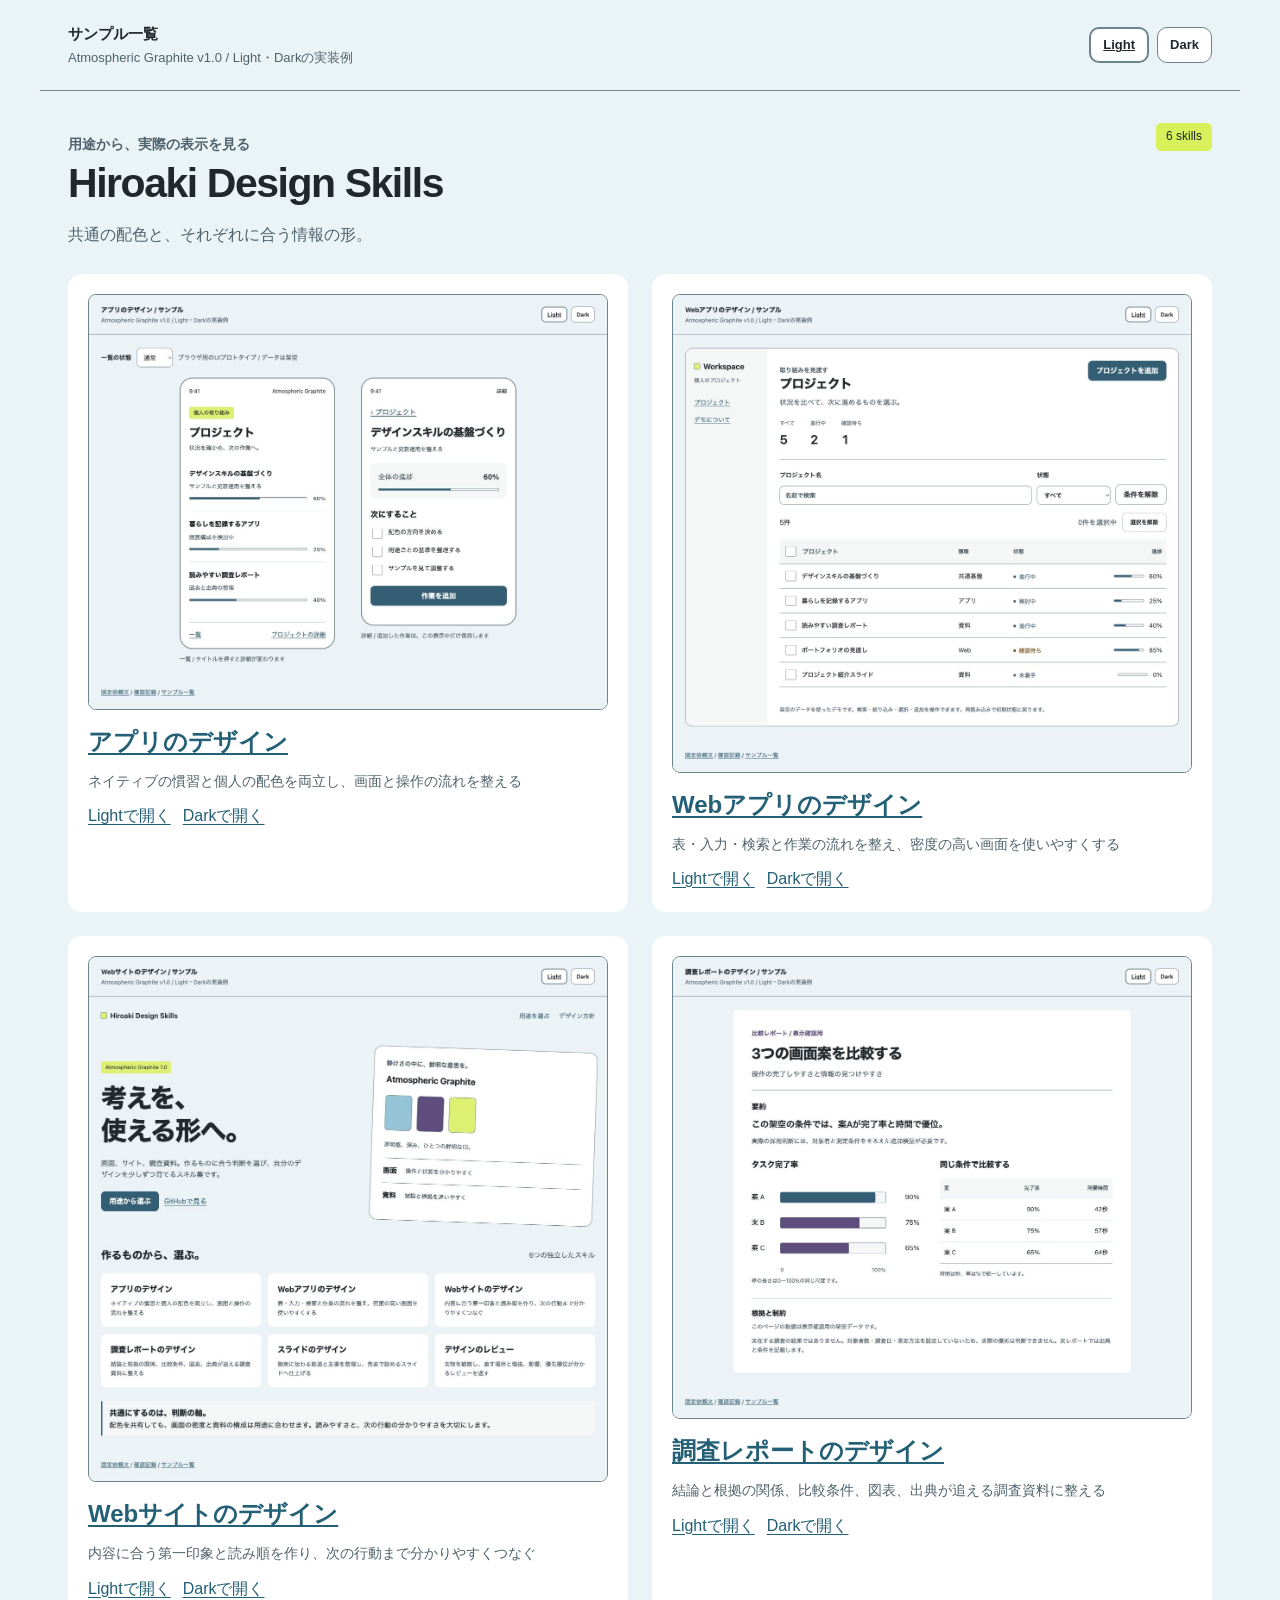
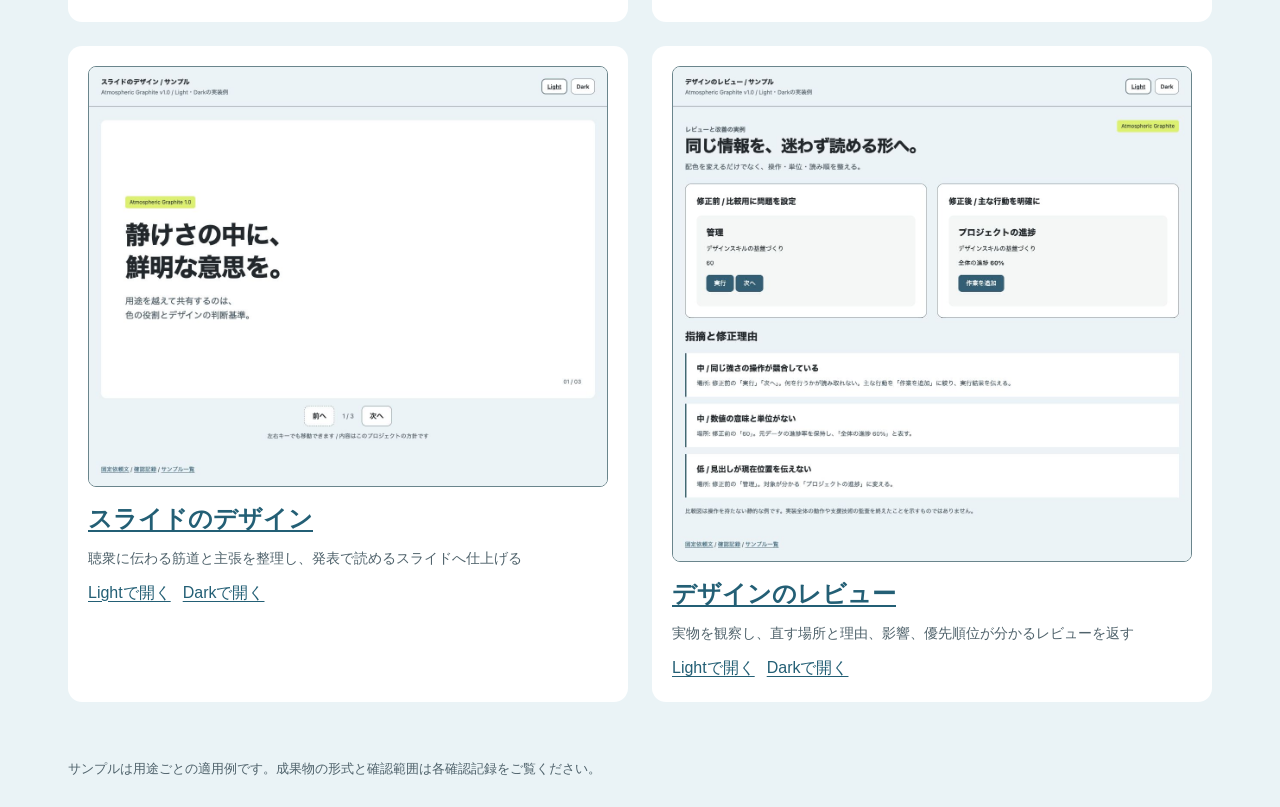
==== samples/index.html @ 4c4f809e "feat: add Atmospheric Graphite design skills" ====
<!doctype html>
<html lang="ja" data-theme="light"><head><meta charset="utf-8"><meta name="viewport" content="width=device-width, initial-scale=1"><title>サンプル一覧 — Hiroaki Design Skills</title><script>document.documentElement.dataset.theme=new URLSearchParams(location.search).get('theme')==='dark'?'dark':'light';</script><style>
/* Generated from source/foundations/colors.json. State colors remain undecided. */
:root, [data-theme="light"] {
  --color-background: #EAF3F6;
  --color-surface: #FFFFFF;
  --color-surface-raised: #F4F7F6;
  --color-text-primary: #20282B;
  --color-text-secondary: #4F626B;
  --color-action-primary: #235F75;
  --color-on-action-primary: #FFFFFF;
  --color-accent: #D8F15A;
  --color-expression-plum: #624D80;
  --color-expression-sky: #87C6D8;
  --color-outline-strong: #6A858C;
  --color-focus: #714994;
  --color-success: #21614E;
  --color-warning: #7B4F00;
  --color-error: #A82B41;
  --color-on-accent: var(--color-text-primary);
  color-scheme: light;
}
[data-theme="dark"] {
  --color-background: #221C2C;
  --color-surface: #302838;
  --color-surface-raised: #3B3444;
  --color-text-primary: #F6F0EB;
  --color-text-secondary: #CAC0D4;
  --color-action-primary: #B9A1DE;
  --color-on-action-primary: #221C2C;
  --color-accent: #D8F15A;
  --color-expression-plum: #B9A1DE;
  --color-expression-sky: #9ED8E5;
  --color-outline-strong: #9A8BA8;
  --color-focus: #D8F15A;
  --color-success: #95E0BD;
  --color-warning: #F8C77E;
  --color-error: #FF94A5;
  --color-on-accent: var(--color-on-action-primary);
  color-scheme: dark;
}
@media (prefers-color-scheme: dark) {
  :root:not([data-theme]) {
  --color-background: #221C2C;
  --color-surface: #302838;
  --color-surface-raised: #3B3444;
  --color-text-primary: #F6F0EB;
  --color-text-secondary: #CAC0D4;
  --color-action-primary: #B9A1DE;
  --color-on-action-primary: #221C2C;
  --color-accent: #D8F15A;
  --color-expression-plum: #B9A1DE;
  --color-expression-sky: #9ED8E5;
  --color-outline-strong: #9A8BA8;
  --color-focus: #D8F15A;
  --color-success: #95E0BD;
  --color-warning: #F8C77E;
  --color-error: #FF94A5;
  --color-on-accent: var(--color-on-action-primary);
  color-scheme: dark;
  }
}
*{box-sizing:border-box}html{scroll-behavior:auto}body{margin:0;background:var(--color-background);color:var(--color-text-primary);font-family:-apple-system,BlinkMacSystemFont,"Hiragino Sans","Noto Sans CJK JP",sans-serif;line-height:1.65}button,input,select{font:inherit}button,a,input,select{touch-action:manipulation}a{color:var(--color-action-primary);text-underline-offset:.2em}button{cursor:pointer}button:disabled{cursor:default;border-style:dashed}button,input,select{min-height:44px}button,input,select,.button{border:1px solid var(--color-outline-strong);border-radius:10px}button,.button{background:var(--color-surface);color:var(--color-text-primary);padding:9px 18px;font-weight:600;text-decoration:none;display:inline-flex;align-items:center;justify-content:center;gap:8px}input,select{background:var(--color-surface);color:var(--color-text-primary);padding:9px 12px;max-width:100%}input::placeholder{color:var(--color-text-secondary)}input[type=checkbox]{min-height:24px;width:24px;height:24px;accent-color:var(--color-action-primary);flex:none}button.primary,.button.primary{background:var(--color-action-primary);color:var(--color-on-action-primary);border-color:var(--color-action-primary)}:focus-visible{outline:3px solid var(--color-focus);outline-offset:4px}button:hover,a.button:hover{text-decoration:underline}button:active,.button:active{transform:translateY(1px)}h1,h2,h3,p{margin:0}h1{font-size:clamp(26px,3.2vw,42px);line-height:1.35;letter-spacing:-.035em}h2{font-size:24px;line-height:1.5}h3{font-size:18px}p+p{margin-top:12px}small,.muted{color:var(--color-text-secondary)}strong{font-weight:650}.number{font-variant-numeric:tabular-nums}.sample-bar{max-width:1200px;margin:auto;padding:22px 28px;display:flex;align-items:center;justify-content:space-between;gap:16px;border-bottom:1px solid var(--color-outline-strong)}.sample-bar p{font-size:13px;color:var(--color-text-secondary)}.sample-bar strong{display:block;font-size:15px}.theme-controls{display:flex;gap:8px;flex:none}.theme-controls button{font-size:13px;min-height:36px;padding:5px 12px}.theme-controls [aria-pressed=true]{border-width:2px;text-decoration:underline}.sample-main{max-width:1200px;margin:0 auto;padding:32px 28px 40px}.sample-footer{max-width:1200px;margin:0 auto;padding:16px 28px 28px;color:var(--color-text-secondary);font-size:13px}.brand-mark{display:inline-block;width:13px;height:13px;border-radius:3px;background:var(--color-accent);outline:1px solid var(--color-outline-strong);margin-right:8px}.brand-tag{display:inline-flex;align-items:center;gap:8px;font-size:12px;color:var(--color-on-accent);background:var(--color-accent);padding:4px 10px;border-radius:5px}.section-label{color:var(--color-expression-plum);font-size:14px;font-weight:600}.stack{display:grid;gap:16px}.row{display:flex;align-items:center;gap:12px}.between{justify-content:space-between}.page-heading{display:flex;align-items:flex-start;justify-content:space-between;gap:20px;margin-bottom:26px}.page-heading p{margin-top:10px;color:var(--color-text-secondary)}.panel{background:var(--color-surface);border-radius:16px;padding:24px}.subtle-panel{background:var(--color-surface-raised);border-radius:12px;padding:18px}.divider{border:0;border-top:1px solid var(--color-outline-strong);margin:24px 0}.demo-controls{display:flex;align-items:center;gap:12px;margin:0 0 24px;flex-wrap:wrap;font-size:14px}.demo-controls p{color:var(--color-text-secondary)}.notice{border-left:3px solid var(--color-action-primary);padding:12px 16px;background:var(--color-surface-raised)}.state-box{padding:26px 18px;border:1px solid var(--color-outline-strong);border-radius:12px}.state-box p{margin-top:8px;color:var(--color-text-secondary)}.error{color:var(--color-error)}[hidden]{display:none!important}label{display:block;font-weight:600;font-size:14px}label input:not([type=checkbox]),label select{display:block;width:100%;margin-top:7px}.field{display:grid;gap:6px}.progress{height:6px;border-radius:4px;border:1px solid var(--color-outline-strong);background:var(--color-surface-raised);overflow:hidden}.progress>span{display:block;height:100%;background:var(--color-action-primary)}.status{display:inline-flex;gap:7px;align-items:center;color:var(--color-text-secondary);font-size:13px;white-space:nowrap}.status:before{content:"";display:inline-block;width:6px;height:6px;border-radius:50%;background:currentColor}.status[data-status=進行中]{color:var(--color-action-primary)}.status[data-status=確認待ち]{color:var(--color-warning)}dialog{border:1px solid var(--color-outline-strong);border-radius:16px;background:var(--color-surface);color:var(--color-text-primary);padding:28px;max-width:calc(100% - 32px);width:440px}dialog form{display:grid;gap:20px}dialog h2{font-size:22px}dialog::backdrop{background:var(--color-background);opacity:.85}.dialog-actions{display:flex;justify-content:flex-end;gap:12px}.live-message{color:var(--color-text-secondary);font-size:14px;min-height:24px}.phones{display:grid;grid-template-columns:repeat(2,minmax(0,360px));justify-content:center;gap:60px}.phone{background:var(--color-surface);border:2px solid var(--color-outline-strong);border-radius:30px;padding:20px;min-width:0}.phone-top{display:flex;justify-content:space-between;font-size:12px;margin-bottom:25px}.phone h1,.phone h2{font-size:26px;letter-spacing:-.025em}.phone .intro{font-size:13px;color:var(--color-text-secondary);margin-top:7px}.project-list{list-style:none;margin:18px 0 0;padding:0}.project-list li+li{border-top:1px solid var(--color-outline-strong)}.project-choice{border:0;padding:18px 0;width:100%;text-align:left;display:grid;gap:7px;justify-content:stretch;background:transparent;font-size:15px}.project-choice>small{font-size:13px;font-weight:400}.project-choice .row{gap:14px}.project-choice .progress{flex:1}.phone-footer{display:flex;justify-content:space-between;gap:16px;border-top:1px solid var(--color-outline-strong);padding-top:17px;margin-top:22px}.phone-footer a{font-size:14px}.phone .detail-title{font-size:25px;line-height:1.5;margin:14px 0 10px;overflow-wrap:anywhere}.phone .subtle-panel{margin:22px 0}.task-list{list-style:none;margin:14px 0 22px;padding:0;display:grid;gap:12px}.task-list label{display:flex;gap:10px;align-items:flex-start;font-weight:400;font-size:14px}.phone .primary{width:100%}.phone-caption{margin:12px 0 0;color:var(--color-text-secondary);font-size:13px}.workspace{display:grid;grid-template-columns:190px minmax(0,1fr);border:1px solid var(--color-outline-strong);border-radius:18px;overflow:hidden;background:var(--color-surface)}.sidebar{padding:26px 20px;background:var(--color-surface-raised)}.sidebar nav{display:grid;gap:16px;margin-top:30px}.sidebar a{font-size:14px}.sidebar strong{font-size:18px}.workspace-content{padding:28px;min-width:0}.workspace-content h1{font-size:29px}.stats{display:flex;gap:36px;margin:24px 0;padding-bottom:22px;border-bottom:1px solid var(--color-outline-strong)}.stats dt{font-size:12px;color:var(--color-text-secondary)}.stats dd{font-size:29px;font-weight:600;margin:4px 0 0}.filters{display:flex;gap:12px;align-items:flex-end;flex-wrap:wrap}.filters .field{flex:1;min-width:170px}.filters .field:last-of-type{flex:0 1 160px}.table-scroll{overflow:auto;margin-top:18px}.table-scroll table{min-width:660px}table{border-collapse:collapse;width:100%;text-align:left;font-size:14px}th{font-weight:600;color:var(--color-text-secondary);font-size:12px;background:var(--color-surface-raised)}th,td{padding:13px 10px;border-bottom:1px solid var(--color-outline-strong)}td .progress{width:70px}td label{display:flex;gap:10px;align-items:center;font-weight:500;font-size:14px;min-width:220px}td .row{justify-content:flex-end}th.num,td.num{text-align:right;font-variant-numeric:tabular-nums}.table-tools{display:flex;gap:12px;align-items:center;justify-content:space-between;margin-top:18px}.table-tools button{font-size:13px}.site-nav{display:flex;justify-content:space-between;align-items:center;gap:20px}.site-nav a{text-decoration:none}.site-nav .links{display:flex;gap:22px;font-size:14px}.site-hero{display:grid;grid-template-columns:1.1fr 1fr;align-items:center;gap:58px;padding:64px 0 56px}.site-hero h1{font-size:clamp(36px,5vw,64px);line-height:1.27;margin:18px 0 24px}.site-hero p{max-width:29em;color:var(--color-text-secondary)}.site-hero .row{margin-top:26px;flex-wrap:wrap}.palette-board{background:var(--color-surface);border:1px solid var(--color-outline-strong);border-radius:18px;padding:28px;transform:rotate(2deg)}.palette-board h2{font-size:20px}.swatches{display:flex;gap:12px;margin:22px 0}.swatch{width:62px;height:82px;border-radius:8px;border:1px solid var(--color-outline-strong)}.swatch.sky{background:var(--color-expression-sky)}.swatch.plum{background:var(--color-expression-plum)}.swatch.acid{background:var(--color-accent)}.palette-board .mini-row{padding:15px 0;border-top:1px solid var(--color-outline-strong);display:flex;gap:20px;align-items:center}.palette-board .mini-row span{font-size:13px;color:var(--color-text-secondary)}.skill-links{display:grid;grid-template-columns:repeat(3,minmax(0,1fr));gap:16px;margin-top:24px}.skill-link{background:var(--color-surface);padding:22px;border-radius:12px;text-decoration:none;display:block}.skill-link h3{color:var(--color-text-primary)}.skill-link p{font-size:13px;color:var(--color-text-secondary);margin-top:8px}.report{max-width:920px;margin:auto;background:var(--color-surface);padding:42px;border-radius:8px}.report h1{font-size:34px;margin:12px 0}.report .summary{font-size:20px;font-weight:600;line-height:1.6;margin:12px 0}.report-grid{display:grid;grid-template-columns:1fr 1fr;gap:36px;margin:30px 0}.report-grid h2{font-size:18px;margin-bottom:18px}.report small{font-size:12px}.bar-figure{margin:0}.bar-figure svg{display:block;width:100%;height:auto}.bar-figure text{fill:var(--color-text-primary);font-family:inherit;font-size:14px}.bar-figure .axis-label{fill:var(--color-text-secondary);font-size:11px}.bar-figure .bar-track{fill:var(--color-surface-raised);stroke:var(--color-outline-strong)}.bar-figure .bar-main{fill:var(--color-action-primary)}.bar-figure .bar-other{fill:var(--color-expression-plum)}.report-notes{font-size:13px;color:var(--color-text-secondary);border-top:1px solid var(--color-outline-strong);padding-top:22px}.report-notes h2{font-size:16px;color:var(--color-text-primary);margin-bottom:8px}.slide{aspect-ratio:16/9;background:var(--color-surface);border-radius:12px;padding:56px;position:relative;display:flex;flex-direction:column;justify-content:center;overflow:hidden}.slide h1{font-size:clamp(32px,4.8vw,62px);line-height:1.3;max-width:14em;margin:24px 0}.slide h2{font-size:clamp(24px,3.6vw,46px);margin:16px 0 30px}.slide p{max-width:35em;font-size:20px;color:var(--color-text-secondary)}.slide .slide-no{position:absolute;bottom:28px;right:32px;font-size:13px;color:var(--color-text-secondary)}.slide-columns{display:grid;grid-template-columns:repeat(3,1fr);gap:20px}.slide-columns article{border-top:3px solid var(--color-action-primary);padding-top:20px}.slide-columns h3{font-size:23px;margin-bottom:14px}.slide-columns p{font-size:16px}.slide .brand-tag{align-self:flex-start}.slide-next{margin-top:18px;display:flex;align-items:center;justify-content:center;gap:18px}.slide-next p{font-size:14px;color:var(--color-text-secondary)}.review-grid{display:grid;grid-template-columns:1fr 1fr;gap:24px;margin:24px 0}.review-box{padding:26px;background:var(--color-surface);border-radius:14px;border:1px solid var(--color-outline-strong)}.review-box h2{font-size:18px;margin-bottom:20px}.review-box .comparison{min-height:210px;padding:22px;background:var(--color-surface-raised);border-radius:10px}.comparison .mock-button{display:inline-block;padding:8px 18px;background:var(--color-action-primary);color:var(--color-on-action-primary);border-radius:8px;font-size:14px;margin-top:16px}.review-box .comparison h3{font-size:20px}.review-box .comparison p{margin-top:10px;font-size:14px}.finding-list{display:grid;gap:16px;margin:22px 0 0;padding:0;list-style:none}.finding-list li{padding:20px 24px;border-left:3px solid var(--color-action-primary);background:var(--color-surface)}.finding-list p{margin-top:8px;font-size:14px;color:var(--color-text-secondary)}.gallery-grid{display:grid;grid-template-columns:repeat(2,1fr);gap:24px}.gallery-card{background:var(--color-surface);padding:20px;border-radius:14px}.gallery-card img{display:block;width:100%;border-radius:8px;margin-bottom:14px;border:1px solid var(--color-outline-strong)}
@media(max-width:760px){.sample-bar{align-items:flex-start;flex-direction:column;padding:18px 20px}.sample-main{padding:24px 18px}.sample-footer{padding:16px 20px}.phones{grid-template-columns:minmax(0,360px);gap:24px}.workspace{grid-template-columns:minmax(0,1fr)}.sidebar{padding:16px 20px}.sidebar nav{display:flex;gap:22px;margin-top:12px}.workspace-content{padding:22px 16px}.page-heading{flex-direction:column;gap:16px}.stats{gap:26px}.site-hero{grid-template-columns:1fr;gap:36px;padding:36px 0}.site-nav{align-items:flex-start}.site-nav .links{gap:12px;font-size:12px}.skill-links{grid-template-columns:1fr}.report{padding:24px 20px}.report h1{font-size:27px}.report-grid{grid-template-columns:1fr;gap:28px}.report .summary{font-size:18px}.slide{padding:26px;aspect-ratio:auto;min-height:560px}.slide h1{font-size:38px}.slide p{font-size:17px}.slide-columns{grid-template-columns:1fr;gap:18px}.slide-columns h3{font-size:19px;margin-bottom:8px}.slide-columns p{font-size:14px}.slide h2{margin-bottom:18px}.review-grid,.gallery-grid{grid-template-columns:1fr}.review-box{padding:18px}.table-tools{align-items:flex-start;flex-direction:column}}
@media(prefers-reduced-motion:reduce){*,*:before,*:after{scroll-behavior:auto!important;animation:none!important;transition:none!important}}
@media print{.sample-bar,.sample-footer,.demo-controls,.slide-next{display:none}.sample-main{padding:0;max-width:none}.report{max-width:none;border-radius:0;padding:12mm}.report-grid{break-inside:avoid}.slide{display:flex!important;break-after:page;border-radius:0;min-height:0;aspect-ratio:16/9}.slide:last-of-type{break-after:auto}body{-webkit-print-color-adjust:exact;print-color-adjust:exact}}

.skip-link{position:absolute;top:-100px;left:16px;background:var(--color-surface);color:var(--color-action-primary);padding:10px 16px;z-index:10}.skip-link:focus{top:10px}

.phone .detail-title{text-wrap:balance}

.page-heading h1{text-wrap:balance}
@media(max-width:760px){.site-section-heading{align-items:flex-start;flex-direction:column;gap:8px}.phone .detail-title{font-size:23px}}

</style></head><body data-sample="gallery"><a class="skip-link" href="#main">本文へ移動</a><header class="sample-bar"><div><strong>サンプル一覧</strong><p>Atmospheric Graphite v1.0 / Light・Darkの実装例</p></div><div class="theme-controls" role="group" aria-label="配色モード"><button data-set-theme="light" aria-pressed="true">Light</button><button data-set-theme="dark" aria-pressed="false">Dark</button></div></header><main id="main" class="sample-main"><div class="page-heading"><div><p class="section-label">用途から、実際の表示を見る</p><h1>Hiroaki Design Skills</h1><p>共通の配色と、それぞれに合う情報の形。</p></div><span class="brand-tag">6 skills</span></div><div class="gallery-grid"><article class="gallery-card"><a href="hiro-design-app/index.html"><img src="hiro-design-app/preview-light.jpg" alt="アプリのデザインのLight表示" loading="lazy"><h2>アプリのデザイン</h2></a><p class="muted" style="font-size:14px;margin:10px 0">ネイティブの慣習と個人の配色を両立し、画面と操作の流れを整える</p><div class="row"><a href="hiro-design-app/index.html?theme=light">Lightで開く</a><a href="hiro-design-app/index.html?theme=dark">Darkで開く</a></div></article>
<article class="gallery-card"><a href="hiro-design-webapp/index.html"><img src="hiro-design-webapp/preview-light.jpg" alt="WebアプリのデザインのLight表示" loading="lazy"><h2>Webアプリのデザイン</h2></a><p class="muted" style="font-size:14px;margin:10px 0">表・入力・検索と作業の流れを整え、密度の高い画面を使いやすくする</p><div class="row"><a href="hiro-design-webapp/index.html?theme=light">Lightで開く</a><a href="hiro-design-webapp/index.html?theme=dark">Darkで開く</a></div></article>
<article class="gallery-card"><a href="hiro-design-website/index.html"><img src="hiro-design-website/preview-light.jpg" alt="WebサイトのデザインのLight表示" loading="lazy"><h2>Webサイトのデザイン</h2></a><p class="muted" style="font-size:14px;margin:10px 0">内容に合う第一印象と読み順を作り、次の行動まで分かりやすくつなぐ</p><div class="row"><a href="hiro-design-website/index.html?theme=light">Lightで開く</a><a href="hiro-design-website/index.html?theme=dark">Darkで開く</a></div></article>
<article class="gallery-card"><a href="hiro-design-report/index.html"><img src="hiro-design-report/preview-light.jpg" alt="調査レポートのデザインのLight表示" loading="lazy"><h2>調査レポートのデザイン</h2></a><p class="muted" style="font-size:14px;margin:10px 0">結論と根拠の関係、比較条件、図表、出典が追える調査資料に整える</p><div class="row"><a href="hiro-design-report/index.html?theme=light">Lightで開く</a><a href="hiro-design-report/index.html?theme=dark">Darkで開く</a></div></article>
<article class="gallery-card"><a href="hiro-design-slides/index.html"><img src="hiro-design-slides/preview-light.jpg" alt="スライドのデザインのLight表示" loading="lazy"><h2>スライドのデザイン</h2></a><p class="muted" style="font-size:14px;margin:10px 0">聴衆に伝わる筋道と主張を整理し、発表で読めるスライドへ仕上げる</p><div class="row"><a href="hiro-design-slides/index.html?theme=light">Lightで開く</a><a href="hiro-design-slides/index.html?theme=dark">Darkで開く</a></div></article>
<article class="gallery-card"><a href="hiro-design-review/index.html"><img src="hiro-design-review/preview-light.jpg" alt="デザインのレビューのLight表示" loading="lazy"><h2>デザインのレビュー</h2></a><p class="muted" style="font-size:14px;margin:10px 0">実物を観察し、直す場所と理由、影響、優先順位が分かるレビューを返す</p><div class="row"><a href="hiro-design-review/index.html?theme=light">Lightで開く</a><a href="hiro-design-review/index.html?theme=dark">Darkで開く</a></div></article></div></main><footer class="sample-footer">サンプルは用途ごとの適用例です。成果物の形式と確認範囲は各確認記録をご覧ください。</footer><script>
"use strict";

const root = document.documentElement;
const themeButtons = [...document.querySelectorAll("[data-set-theme]")];

function setTheme(theme) {
  root.dataset.theme = theme;
  themeButtons.forEach(button => button.setAttribute("aria-pressed", String(button.dataset.setTheme === theme)));
  const url = new URL(location.href);
  url.searchParams.set("theme", theme);
  history.replaceState(null, "", url);
}

themeButtons.forEach(button => button.addEventListener("click", () => setTheme(button.dataset.setTheme)));
setTheme(new URLSearchParams(location.search).get("theme") === "dark" ? "dark" : "light");

const dialog = document.querySelector("dialog");
document.querySelectorAll("[data-open-dialog]").forEach(button => button.addEventListener("click", () => dialog.showModal()));
document.querySelectorAll("[data-close-dialog]").forEach(button => button.addEventListener("click", () => dialog.close()));

const stateSelect = document.querySelector("#demo-state");
if (stateSelect) {
  stateSelect.addEventListener("change", () => {
    document.querySelectorAll("[data-list-state]").forEach(view => { view.hidden = view.dataset.listState !== stateSelect.value; });
    document.querySelector("#app-list-region").setAttribute("aria-busy", String(stateSelect.value === "loading"));
  });
}

const detailTitle = document.querySelector("#detail-title");
if (detailTitle) {
  const projectButtons = [...document.querySelectorAll("[data-project-name]")];
  const taskGroups = new Map(projectButtons.map(button => [button.dataset.projectName, JSON.parse(button.dataset.projectTasks).map(name => ({ name, done: false }))]));
  let currentProject = projectButtons[0].dataset.projectName;
  const taskList = document.querySelector("#task-list");

  function renderTasks() {
    taskList.replaceChildren();
    taskGroups.get(currentProject).forEach(task => {
      const li = document.createElement("li");
      const label = document.createElement("label");
      const checkbox = document.createElement("input");
      checkbox.type = "checkbox";
      checkbox.checked = task.done;
      checkbox.addEventListener("change", () => { task.done = checkbox.checked; });
      label.append(checkbox, document.createTextNode(task.name));
      li.append(label);
      taskList.append(li);
    });
  }

  projectButtons.forEach(button => button.addEventListener("click", () => {
    currentProject = button.dataset.projectName;
    detailTitle.textContent = currentProject;
    document.querySelector("#detail-description").textContent = button.dataset.projectDetail;
    document.querySelector("#detail-progress-value").textContent = button.dataset.projectProgress + "%";
    document.querySelector("#detail-progress-fill").style.width = button.dataset.projectProgress + "%";
    document.querySelector("#detail-meter").setAttribute("aria-valuenow", button.dataset.projectProgress);
    document.querySelector("#app-message").textContent = "";
    renderTasks();
    if (matchMedia("(max-width: 760px)").matches) {
      detailTitle.tabIndex = -1;
      detailTitle.focus();
    }
  }));

  const form = document.querySelector("#task-form");
  const input = form.elements.task;
  form.addEventListener("submit", event => {
    event.preventDefault();
    const name = input.value.trim();
    if (!name) {
      input.setCustomValidity("作業名を入力してください");
      input.reportValidity();
      return;
    }
    taskGroups.get(currentProject).push({ name, done: false });
    renderTasks();
    document.querySelector("#app-message").textContent = "「" + name + "」を追加しました";
    form.reset();
    dialog.close();
  });
  input.addEventListener("input", () => input.setCustomValidity(""));
  renderTasks();
}

const search = document.querySelector("#project-search");
if (search) {
  const filter = document.querySelector("#status-filter");
  const tbody = document.querySelector("#project-rows");
  const selectAll = document.querySelector("#select-all");
  const rows = () => [...tbody.querySelectorAll("tr")];

  function updateSelection() {
    const visible = rows().filter(row => !row.hidden);
    const checked = rows().filter(row => row.querySelector("input").checked).length;
    const visibleChecked = visible.filter(row => row.querySelector("input").checked).length;
    selectAll.checked = visible.length > 0 && visibleChecked === visible.length;
    selectAll.indeterminate = visibleChecked > 0 && visibleChecked < visible.length;
    selectAll.disabled = visible.length === 0;
    document.querySelector("#selection-count").textContent = checked + "件を選択中";
    document.querySelector("#clear-selection").disabled = checked === 0;
  }

  function applyFilter() {
    const query = search.value.trim().toLocaleLowerCase("ja");
    let count = 0;
    rows().forEach(row => {
      row.hidden = !(row.dataset.name.toLocaleLowerCase("ja").includes(query) && (filter.value === "all" || row.dataset.status === filter.value));
      if (!row.hidden) count++;
      else row.querySelector("input").checked = false;
    });
    document.querySelector("#result-count").textContent = count + "件";
    document.querySelector("#no-results").hidden = count !== 0;
    updateSelection();
  }

  search.addEventListener("input", applyFilter);
  filter.addEventListener("change", applyFilter);
  document.querySelector("#clear-filters").addEventListener("click", () => {
    search.value = "";
    filter.value = "all";
    applyFilter();
    search.focus();
  });
  selectAll.addEventListener("change", () => {
    rows().filter(row => !row.hidden).forEach(row => { row.querySelector("input").checked = selectAll.checked; });
    updateSelection();
  });
  tbody.addEventListener("change", updateSelection);
  document.querySelector("#clear-selection").addEventListener("click", () => {
    rows().forEach(row => { row.querySelector("input").checked = false; });
    updateSelection();
  });

  const form = document.querySelector("#project-form");
  const input = form.elements.project;
  form.addEventListener("submit", event => {
    event.preventDefault();
    const name = input.value.trim();
    if (!name) {
      input.setCustomValidity("プロジェクト名を入力してください");
      input.reportValidity();
      return;
    }
    const tr = document.createElement("tr");
    tr.dataset.name = name;
    tr.dataset.status = "未着手";
    const cell = document.createElement("td");
    const label = document.createElement("label");
    const checkbox = document.createElement("input");
    checkbox.type = "checkbox";
    checkbox.setAttribute("aria-label", name + "を選択");
    label.append(checkbox, document.createTextNode(name));
    cell.append(label);
    tr.append(cell);
    ["共通基盤", "未着手", "0%"].forEach((value, index) => {
      const td = document.createElement("td");
      td.textContent = value;
      if (index === 2) td.className = "num";
      tr.append(td);
    });
    tbody.append(tr);
    document.querySelector("#all-project-count").textContent = String(rows().length);
    document.querySelector("#webapp-message").textContent = "「" + name + "」を追加しました。このデモでは再読み込みすると初期データに戻ります。";
    form.reset();
    dialog.close();
    search.value = "";
    filter.value = "all";
    applyFilter();
  });
  input.addEventListener("input", () => input.setCustomValidity(""));
  applyFilter();
}

const slides = [...document.querySelectorAll("[data-slide]")];
if (slides.length) {
  let position = 0;
  const previous = document.querySelector("#previous-slide");
  const next = document.querySelector("#next-slide");
  function showSlide(index) {
    position = Math.max(0, Math.min(slides.length - 1, index));
    slides.forEach((slide, index) => { slide.hidden = index !== position; });
    document.querySelector("#slide-position").textContent = (position + 1) + " / " + slides.length;
    previous.disabled = position === 0;
    next.disabled = position === slides.length - 1;
  }
  previous.addEventListener("click", () => showSlide(position - 1));
  next.addEventListener("click", () => showSlide(position + 1));
  document.addEventListener("keydown", event => {
    if (event.altKey || event.ctrlKey || event.metaKey || /INPUT|TEXTAREA|SELECT/.test(event.target.tagName)) return;
    if (event.key === "ArrowRight") { event.preventDefault(); showSlide(position + 1); }
    if (event.key === "ArrowLeft") { event.preventDefault(); showSlide(position - 1); }
  });
  showSlide(0);
}

</script></body></html>
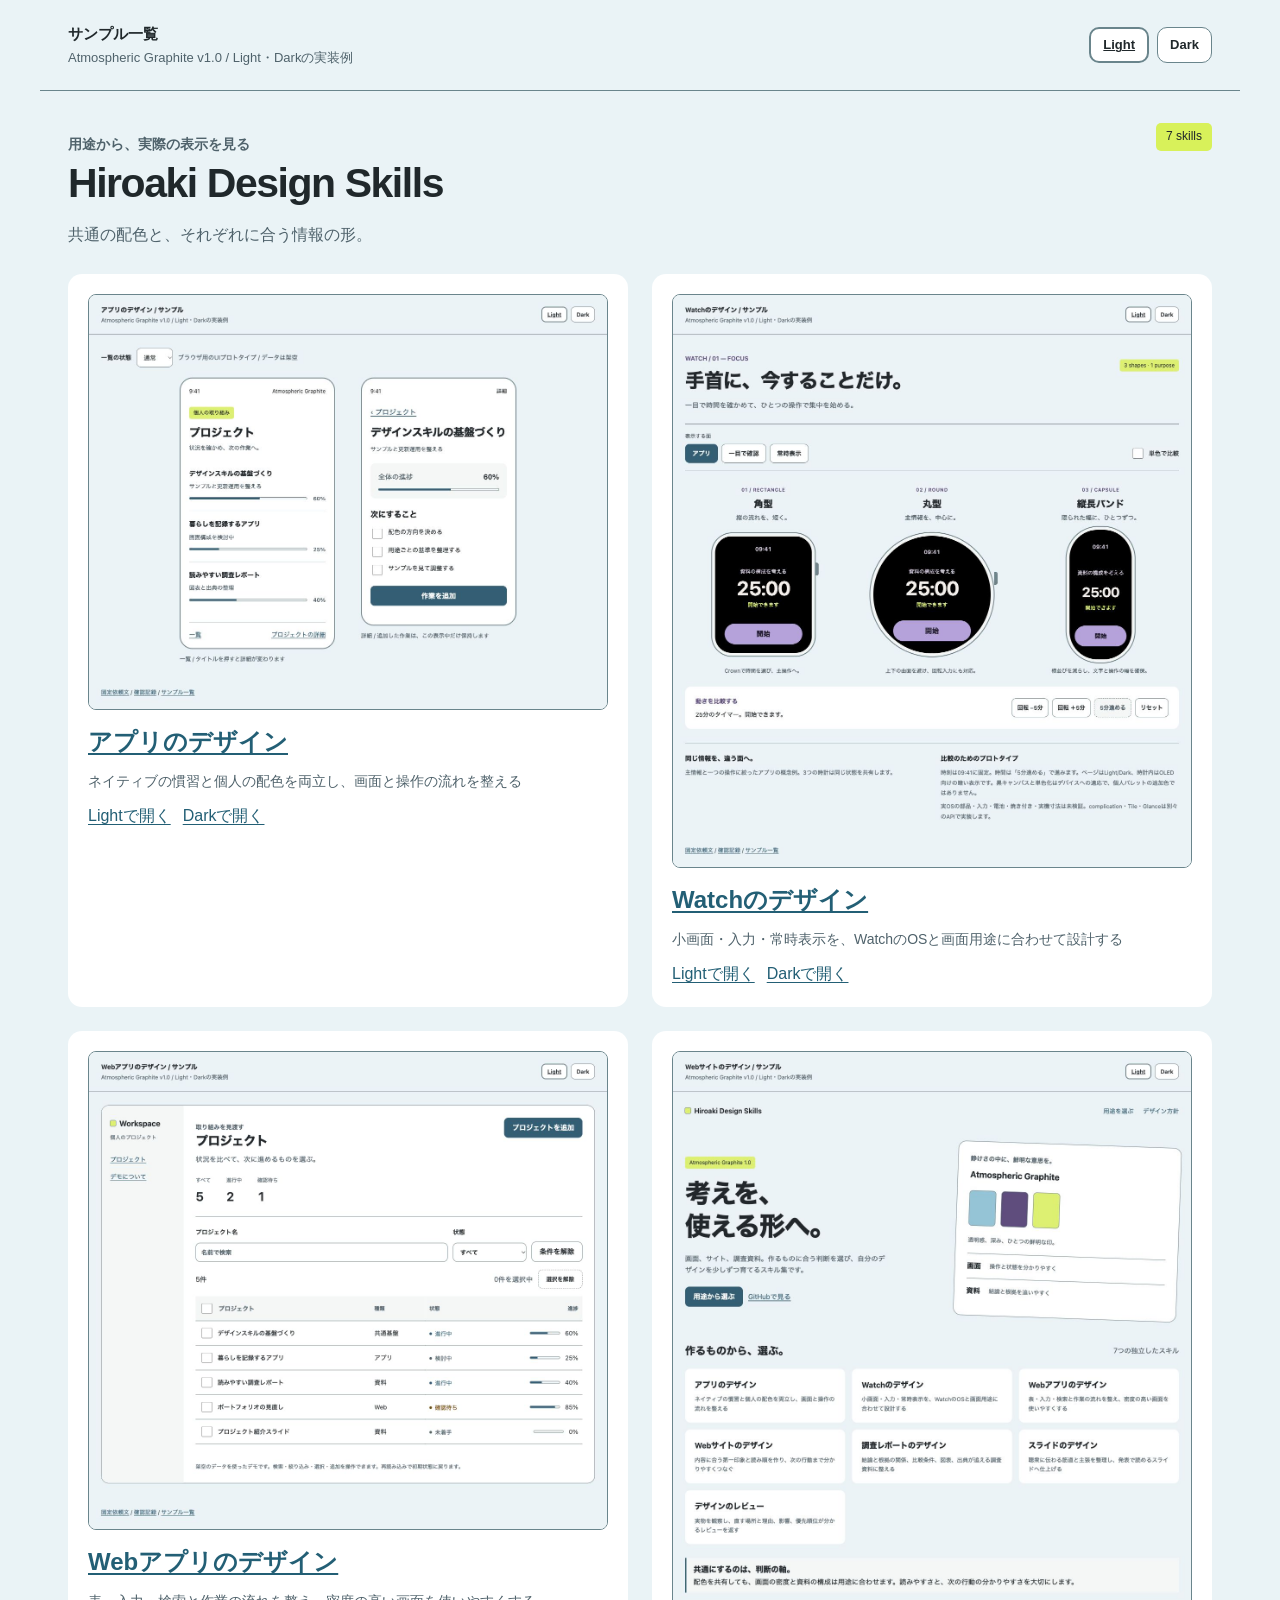
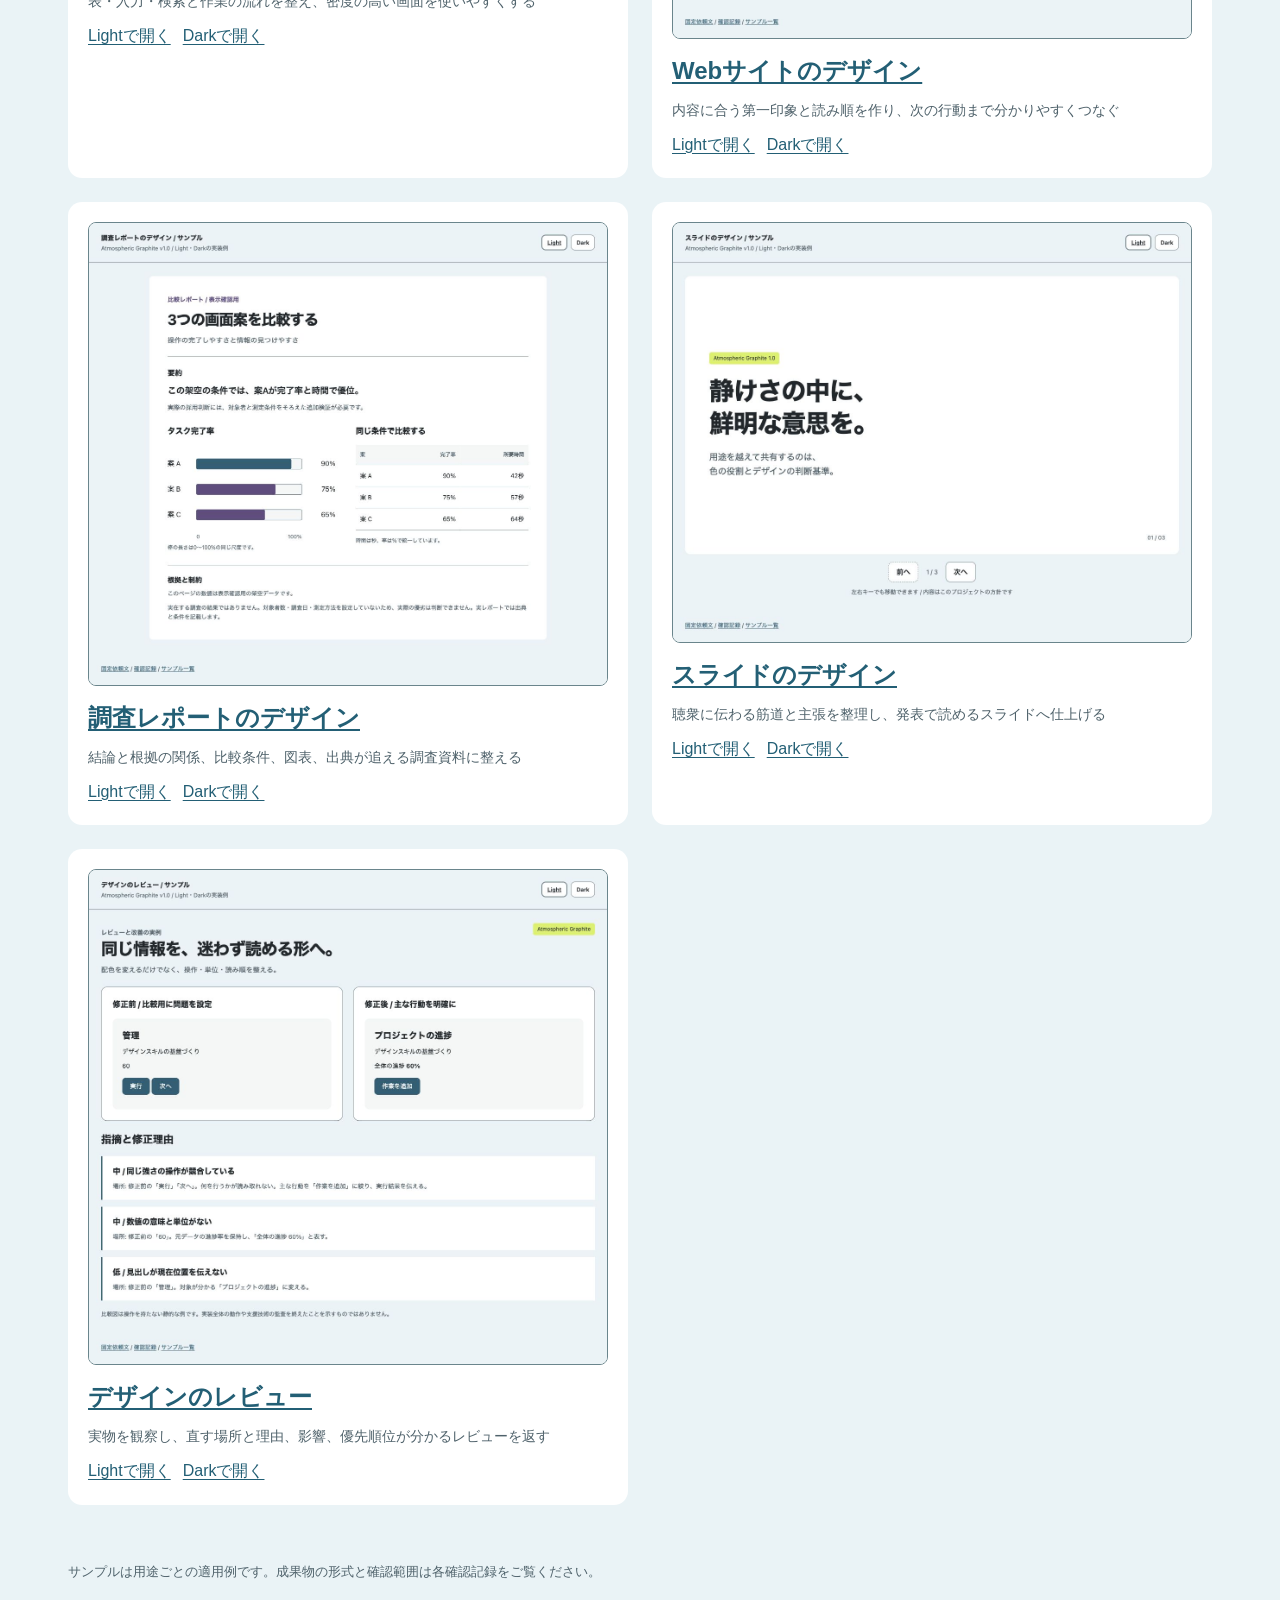
==== commit fe42a07c: "feat: add cross-platform watch design skill" ====
--- a/samples/index.html
+++ b/samples/index.html
@@ -72,7 +72,8 @@
 .page-heading h1{text-wrap:balance}
 @media(max-width:760px){.site-section-heading{align-items:flex-start;flex-direction:column;gap:8px}.phone .detail-title{font-size:23px}}
 
-</style></head><body data-sample="gallery"><a class="skip-link" href="#main">本文へ移動</a><header class="sample-bar"><div><strong>サンプル一覧</strong><p>Atmospheric Graphite v1.0 / Light・Darkの実装例</p></div><div class="theme-controls" role="group" aria-label="配色モード"><button data-set-theme="light" aria-pressed="true">Light</button><button data-set-theme="dark" aria-pressed="false">Dark</button></div></header><main id="main" class="sample-main"><div class="page-heading"><div><p class="section-label">用途から、実際の表示を見る</p><h1>Hiroaki Design Skills</h1><p>共通の配色と、それぞれに合う情報の形。</p></div><span class="brand-tag">6 skills</span></div><div class="gallery-grid"><article class="gallery-card"><a href="hiro-design-app/index.html"><img src="hiro-design-app/preview-light.jpg" alt="アプリのデザインのLight表示" loading="lazy"><h2>アプリのデザイン</h2></a><p class="muted" style="font-size:14px;margin:10px 0">ネイティブの慣習と個人の配色を両立し、画面と操作の流れを整える</p><div class="row"><a href="hiro-design-app/index.html?theme=light">Lightで開く</a><a href="hiro-design-app/index.html?theme=dark">Darkで開く</a></div></article>
+</style></head><body data-sample="gallery"><a class="skip-link" href="#main">本文へ移動</a><header class="sample-bar"><div><strong>サンプル一覧</strong><p>Atmospheric Graphite v1.0 / Light・Darkの実装例</p></div><div class="theme-controls" role="group" aria-label="配色モード"><button data-set-theme="light" aria-pressed="true">Light</button><button data-set-theme="dark" aria-pressed="false">Dark</button></div></header><main id="main" class="sample-main"><div class="page-heading"><div><p class="section-label">用途から、実際の表示を見る</p><h1>Hiroaki Design Skills</h1><p>共通の配色と、それぞれに合う情報の形。</p></div><span class="brand-tag">7 skills</span></div><div class="gallery-grid"><article class="gallery-card"><a href="hiro-design-app/index.html"><img src="hiro-design-app/preview-light.jpg" alt="アプリのデザインのLight表示" loading="lazy"><h2>アプリのデザイン</h2></a><p class="muted" style="font-size:14px;margin:10px 0">ネイティブの慣習と個人の配色を両立し、画面と操作の流れを整える</p><div class="row"><a href="hiro-design-app/index.html?theme=light">Lightで開く</a><a href="hiro-design-app/index.html?theme=dark">Darkで開く</a></div></article>
+<article class="gallery-card"><a href="hiro-design-watch/index.html"><img src="hiro-design-watch/preview-light.jpg" alt="WatchのデザインのLight表示" loading="lazy"><h2>Watchのデザイン</h2></a><p class="muted" style="font-size:14px;margin:10px 0">小画面・入力・常時表示を、WatchのOSと画面用途に合わせて設計する</p><div class="row"><a href="hiro-design-watch/index.html?theme=light">Lightで開く</a><a href="hiro-design-watch/index.html?theme=dark">Darkで開く</a></div></article>
 <article class="gallery-card"><a href="hiro-design-webapp/index.html"><img src="hiro-design-webapp/preview-light.jpg" alt="WebアプリのデザインのLight表示" loading="lazy"><h2>Webアプリのデザイン</h2></a><p class="muted" style="font-size:14px;margin:10px 0">表・入力・検索と作業の流れを整え、密度の高い画面を使いやすくする</p><div class="row"><a href="hiro-design-webapp/index.html?theme=light">Lightで開く</a><a href="hiro-design-webapp/index.html?theme=dark">Darkで開く</a></div></article>
 <article class="gallery-card"><a href="hiro-design-website/index.html"><img src="hiro-design-website/preview-light.jpg" alt="WebサイトのデザインのLight表示" loading="lazy"><h2>Webサイトのデザイン</h2></a><p class="muted" style="font-size:14px;margin:10px 0">内容に合う第一印象と読み順を作り、次の行動まで分かりやすくつなぐ</p><div class="row"><a href="hiro-design-website/index.html?theme=light">Lightで開く</a><a href="hiro-design-website/index.html?theme=dark">Darkで開く</a></div></article>
 <article class="gallery-card"><a href="hiro-design-report/index.html"><img src="hiro-design-report/preview-light.jpg" alt="調査レポートのデザインのLight表示" loading="lazy"><h2>調査レポートのデザイン</h2></a><p class="muted" style="font-size:14px;margin:10px 0">結論と根拠の関係、比較条件、図表、出典が追える調査資料に整える</p><div class="row"><a href="hiro-design-report/index.html?theme=light">Lightで開く</a><a href="hiro-design-report/index.html?theme=dark">Darkで開く</a></div></article>
